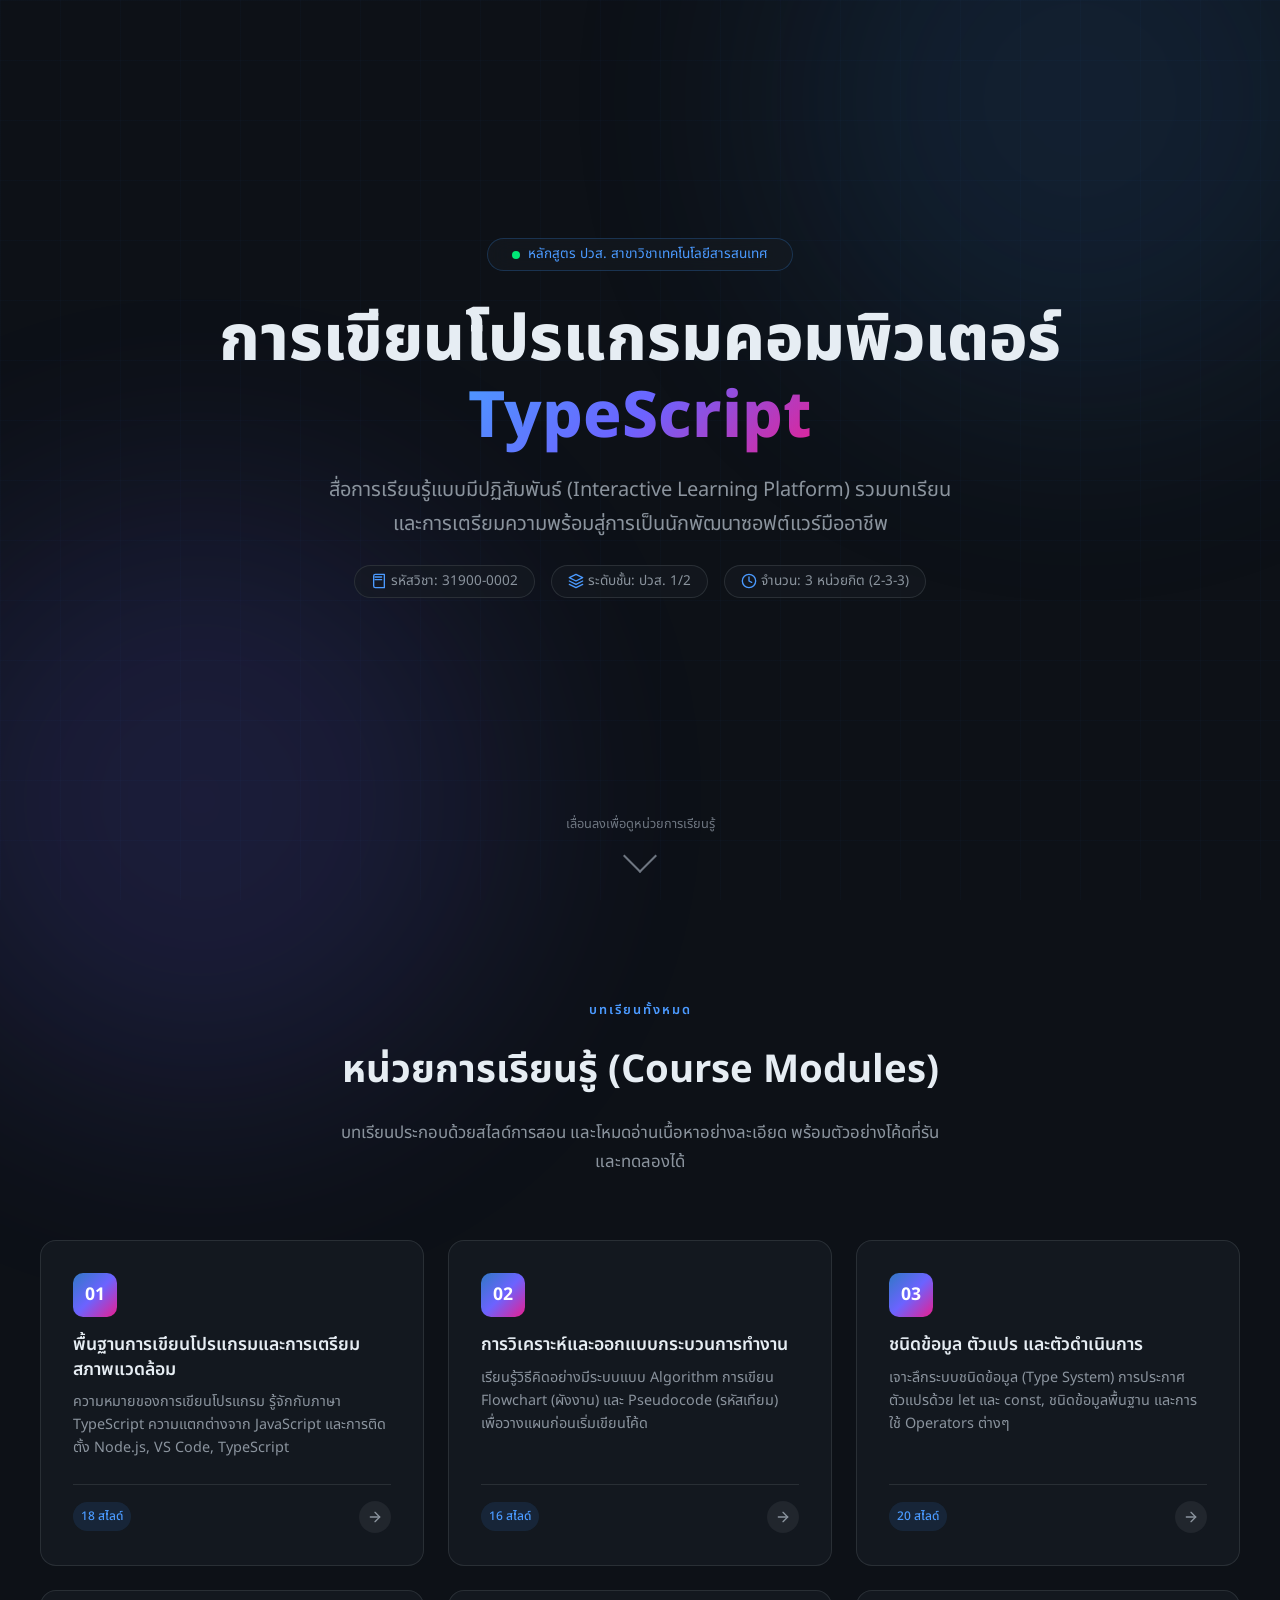
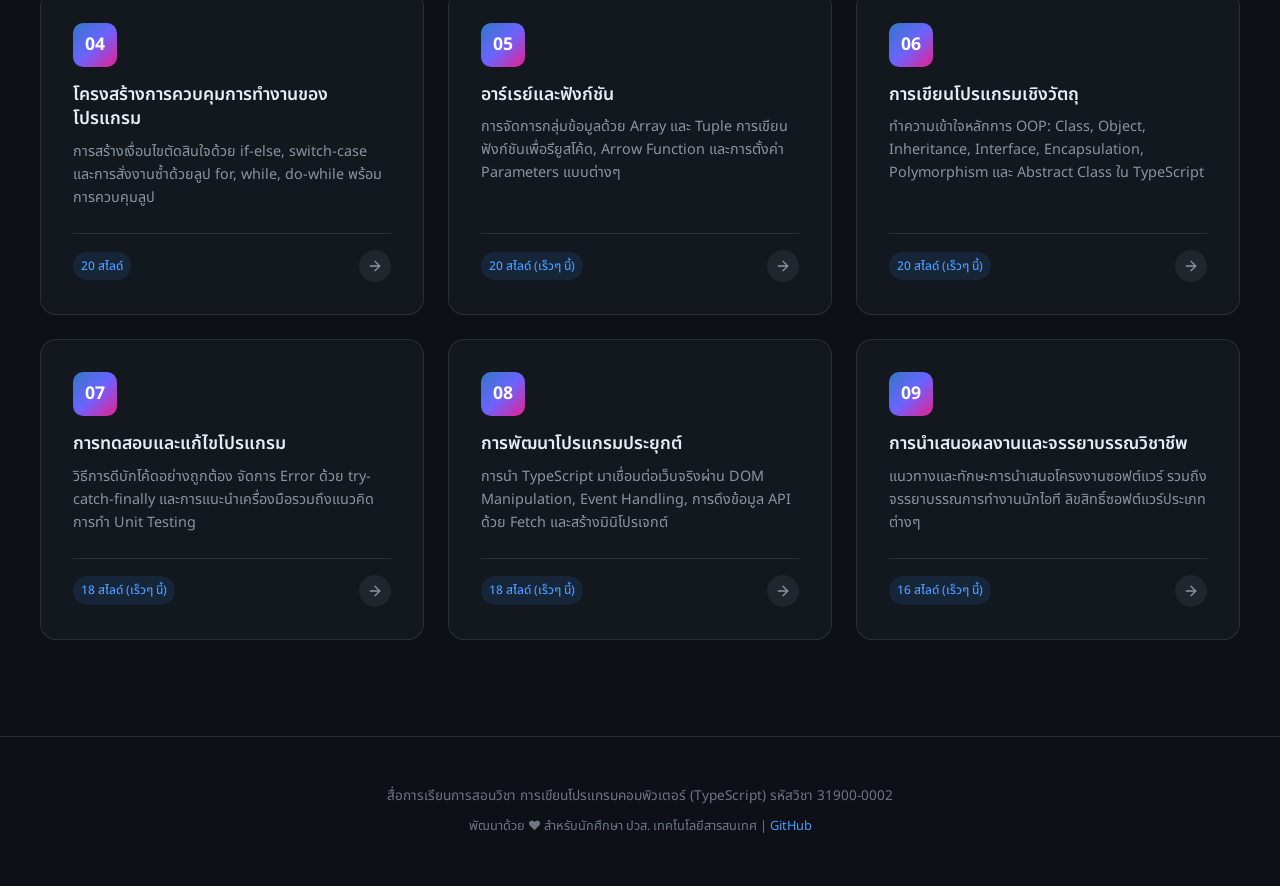
==== index.html @ 657e0307 "Initial commit of TypeScript Learning Platform" ====
<!DOCTYPE html>
<html lang="th">
<head>
  <meta charset="UTF-8">
  <meta name="viewport" content="width=device-width, initial-scale=1.0">
  <title>การเขียนโปรแกรมคอมพิวเตอร์ (TypeScript) - รหัสวิชา 31900-0002</title>
  <meta name="description" content="สื่อการเรียนการสอนรายวิชา การเขียนโปรแกรมคอมพิวเตอร์ (TypeScript) รหัสวิชา 31900-0002 หลักสูตร ปวส. สาขาวิชาเทคโนโลยีสารสนเทศ">
  <!-- CSS Stylesheets -->
  <link rel="stylesheet" href="css/style.css">
</head>
<body>
  <!-- Background Decorative Effects -->
  <div class="bg-grid"></div>
  <div class="bg-glow bg-glow--blue"></div>
  <div class="bg-glow bg-glow--purple"></div>

  <!-- Hero Section -->
  <header class="hero">
    <div class="hero__badge">
      <span class="hero__badge-dot"></span>
      <span>หลักสูตร ปวส. สาขาวิชาเทคโนโลยีสารสนเทศ</span>
    </div>
    <h1 class="hero__title">
      การเขียนโปรแกรมคอมพิวเตอร์<br>
      <span class="gradient-text">TypeScript</span>
    </h1>
    <p class="hero__subtitle">
      สื่อการเรียนรู้แบบมีปฏิสัมพันธ์ (Interactive Learning Platform) รวมบทเรียนและการเตรียมความพร้อมสู่การเป็นนักพัฒนาซอฟต์แวร์มืออาชีพ
    </p>
    <div class="hero__meta">
      <div class="hero__meta-item">
        <svg xmlns="http://www.w3.org/2000/svg" viewBox="0 0 24 24" fill="none" stroke="currentColor" stroke-width="2" stroke-linecap="round" stroke-linejoin="round"><path d="M4 19.5v-15A2.5 2.5 0 0 1 6.5 2H20v20H6.5a2.5 2.5 0 0 1-2.5-2.5Z"/><path d="M6 6h10M6 10h10"/></svg>
        <span>รหัสวิชา: 31900-0002</span>
      </div>
      <div class="hero__meta-item">
        <svg xmlns="http://www.w3.org/2000/svg" viewBox="0 0 24 24" fill="none" stroke="currentColor" stroke-width="2" stroke-linecap="round" stroke-linejoin="round"><path d="M12 2L2 7l10 5 10-5-10-5zM2 17l10 5 10-5M2 12l10 5 10-5"/></svg>
        <span>ระดับชั้น: ปวส. 1/2</span>
      </div>
      <div class="hero__meta-item">
        <svg xmlns="http://www.w3.org/2000/svg" viewBox="0 0 24 24" fill="none" stroke="currentColor" stroke-width="2" stroke-linecap="round" stroke-linejoin="round"><circle cx="12" cy="12" r="10"/><path d="M12 6v6l4 2"/></svg>
        <span>จำนวน: 3 หน่วยกิต (2-3-3)</span>
      </div>
    </div>
    <div class="hero__scroll-hint">
      <span>เลื่อนลงเพื่อดูหน่วยการเรียนรู้</span>
      <div class="hero__scroll-arrow"></div>
    </div>
  </header>

  <!-- Main Content - Units Section -->
  <main class="section">
    <div class="section__header">
      <span class="section__label">บทเรียนทั้งหมด</span>
      <h2 class="section__title">หน่วยการเรียนรู้ (Course Modules)</h2>
      <p class="section__desc">บทเรียนประกอบด้วยสไลด์การสอน และโหมดอ่านเนื้อหาอย่างละเอียด พร้อมตัวอย่างโค้ดที่รันและทดลองได้</p>
    </div>

    <div class="units-grid">
      <!-- Unit 1 -->
      <a href="unit.html?unit=1" class="unit-card">
        <div class="unit-card__number">01</div>
        <h3 class="unit-card__title">พื้นฐานการเขียนโปรแกรมและการเตรียมสภาพแวดล้อม</h3>
        <p class="unit-card__desc">ความหมายของการเขียนโปรแกรม รู้จักกับภาษา TypeScript ความแตกต่างจาก JavaScript และการติดตั้ง Node.js, VS Code, TypeScript</p>
        <div class="unit-card__footer">
          <span class="unit-card__tag">18 สไลด์</span>
          <div class="unit-card__arrow">
            <svg width="16" height="16" viewBox="0 0 24 24" fill="none" stroke="currentColor" stroke-width="2" stroke-linecap="round" stroke-linejoin="round"><line x1="5" y1="12" x2="19" y2="12"></line><polyline points="12 5 19 12 12 19"></polyline></svg>
          </div>
        </div>
      </a>

      <!-- Unit 2 -->
      <a href="unit.html?unit=2" class="unit-card">
        <div class="unit-card__number">02</div>
        <h3 class="unit-card__title">การวิเคราะห์และออกแบบกระบวนการทำงาน</h3>
        <p class="unit-card__desc">เรียนรู้วิธีคิดอย่างมีระบบแบบ Algorithm การเขียน Flowchart (ผังงาน) และ Pseudocode (รหัสเทียม) เพื่อวางแผนก่อนเริ่มเขียนโค้ด</p>
        <div class="unit-card__footer">
          <span class="unit-card__tag">16 สไลด์</span>
          <div class="unit-card__arrow">
            <svg width="16" height="16" viewBox="0 0 24 24" fill="none" stroke="currentColor" stroke-width="2" stroke-linecap="round" stroke-linejoin="round"><line x1="5" y1="12" x2="19" y2="12"></line><polyline points="12 5 19 12 12 19"></polyline></svg>
          </div>
        </div>
      </a>

      <!-- Unit 3 -->
      <a href="unit.html?unit=3" class="unit-card">
        <div class="unit-card__number">03</div>
        <h3 class="unit-card__title">ชนิดข้อมูล ตัวแปร และตัวดำเนินการ</h3>
        <p class="unit-card__desc">เจาะลึกระบบชนิดข้อมูล (Type System) การประกาศตัวแปรด้วย let และ const, ชนิดข้อมูลพื้นฐาน และการใช้ Operators ต่างๆ</p>
        <div class="unit-card__footer">
          <span class="unit-card__tag">20 สไลด์</span>
          <div class="unit-card__arrow">
            <svg width="16" height="16" viewBox="0 0 24 24" fill="none" stroke="currentColor" stroke-width="2" stroke-linecap="round" stroke-linejoin="round"><line x1="5" y1="12" x2="19" y2="12"></line><polyline points="12 5 19 12 12 19"></polyline></svg>
          </div>
        </div>
      </a>

      <!-- Unit 4 -->
      <a href="unit.html?unit=4" class="unit-card">
        <div class="unit-card__number">04</div>
        <h3 class="unit-card__title">โครงสร้างการควบคุมการทำงานของโปรแกรม</h3>
        <p class="unit-card__desc">การสร้างเงื่อนไขตัดสินใจด้วย if-else, switch-case และการสั่งงานซ้ำด้วยลูป for, while, do-while พร้อมการควบคุมลูป</p>
        <div class="unit-card__footer">
          <span class="unit-card__tag">20 สไลด์</span>
          <div class="unit-card__arrow">
            <svg width="16" height="16" viewBox="0 0 24 24" fill="none" stroke="currentColor" stroke-width="2" stroke-linecap="round" stroke-linejoin="round"><line x1="5" y1="12" x2="19" y2="12"></line><polyline points="12 5 19 12 12 19"></polyline></svg>
          </div>
        </div>
      </a>

      <!-- Unit 5 -->
      <a href="unit.html?unit=5" class="unit-card">
        <div class="unit-card__number">05</div>
        <h3 class="unit-card__title">อาร์เรย์และฟังก์ชัน</h3>
        <p class="unit-card__desc">การจัดการกลุ่มข้อมูลด้วย Array และ Tuple การเขียนฟังก์ชันเพื่อรียูสโค้ด, Arrow Function และการตั้งค่า Parameters แบบต่างๆ</p>
        <div class="unit-card__footer">
          <span class="unit-card__tag">20 สไลด์ (เร็วๆ นี้)</span>
          <div class="unit-card__arrow">
            <svg width="16" height="16" viewBox="0 0 24 24" fill="none" stroke="currentColor" stroke-width="2" stroke-linecap="round" stroke-linejoin="round"><line x1="5" y1="12" x2="19" y2="12"></line><polyline points="12 5 19 12 12 19"></polyline></svg>
          </div>
        </div>
      </a>

      <!-- Unit 6 -->
      <a href="unit.html?unit=6" class="unit-card">
        <div class="unit-card__number">06</div>
        <h3 class="unit-card__title">การเขียนโปรแกรมเชิงวัตถุ</h3>
        <p class="unit-card__desc">ทำความเข้าใจหลักการ OOP: Class, Object, Inheritance, Interface, Encapsulation, Polymorphism และ Abstract Class ใน TypeScript</p>
        <div class="unit-card__footer">
          <span class="unit-card__tag">20 สไลด์ (เร็วๆ นี้)</span>
          <div class="unit-card__arrow">
            <svg width="16" height="16" viewBox="0 0 24 24" fill="none" stroke="currentColor" stroke-width="2" stroke-linecap="round" stroke-linejoin="round"><line x1="5" y1="12" x2="19" y2="12"></line><polyline points="12 5 19 12 12 19"></polyline></svg>
          </div>
        </div>
      </a>

      <!-- Unit 7 -->
      <a href="unit.html?unit=7" class="unit-card">
        <div class="unit-card__number">07</div>
        <h3 class="unit-card__title">การทดสอบและแก้ไขโปรแกรม</h3>
        <p class="unit-card__desc">วิธีการดีบักโค้ดอย่างถูกต้อง จัดการ Error ด้วย try-catch-finally และการแนะนำเครื่องมือรวมถึงแนวคิดการทำ Unit Testing</p>
        <div class="unit-card__footer">
          <span class="unit-card__tag">18 สไลด์ (เร็วๆ นี้)</span>
          <div class="unit-card__arrow">
            <svg width="16" height="16" viewBox="0 0 24 24" fill="none" stroke="currentColor" stroke-width="2" stroke-linecap="round" stroke-linejoin="round"><line x1="5" y1="12" x2="19" y2="12"></line><polyline points="12 5 19 12 12 19"></polyline></svg>
          </div>
        </div>
      </a>

      <!-- Unit 8 -->
      <a href="unit.html?unit=8" class="unit-card">
        <div class="unit-card__number">08</div>
        <h3 class="unit-card__title">การพัฒนาโปรแกรมประยุกต์</h3>
        <p class="unit-card__desc">การนำ TypeScript มาเชื่อมต่อเว็บจริงผ่าน DOM Manipulation, Event Handling, การดึงข้อมูล API ด้วย Fetch และสร้างมินิโปรเจกต์</p>
        <div class="unit-card__footer">
          <span class="unit-card__tag">18 สไลด์ (เร็วๆ นี้)</span>
          <div class="unit-card__arrow">
            <svg width="16" height="16" viewBox="0 0 24 24" fill="none" stroke="currentColor" stroke-width="2" stroke-linecap="round" stroke-linejoin="round"><line x1="5" y1="12" x2="19" y2="12"></line><polyline points="12 5 19 12 12 19"></polyline></svg>
          </div>
        </div>
      </a>

      <!-- Unit 9 -->
      <a href="unit.html?unit=9" class="unit-card">
        <div class="unit-card__number">09</div>
        <h3 class="unit-card__title">การนำเสนอผลงานและจรรยาบรรณวิชาชีพ</h3>
        <p class="unit-card__desc">แนวทางและทักษะการนำเสนอโครงงานซอฟต์แวร์ รวมถึงจรรยาบรรณการทำงานนักไอที ลิขสิทธิ์ซอฟต์แวร์ประเภทต่างๆ</p>
        <div class="unit-card__footer">
          <span class="unit-card__tag">16 สไลด์ (เร็วๆ นี้)</span>
          <div class="unit-card__arrow">
            <svg width="16" height="16" viewBox="0 0 24 24" fill="none" stroke="currentColor" stroke-width="2" stroke-linecap="round" stroke-linejoin="round"><line x1="5" y1="12" x2="19" y2="12"></line><polyline points="12 5 19 12 12 19"></polyline></svg>
          </div>
        </div>
      </a>
    </div>
  </main>

  <!-- Footer -->
  <footer class="footer">
    <p>สื่อการเรียนการสอนวิชา การเขียนโปรแกรมคอมพิวเตอร์ (TypeScript) รหัสวิชา 31900-0002</p>
    <p style="margin-top: 0.5rem; font-size: 0.8rem; color: var(--text-muted);">
      พัฒนาด้วย ❤️ สำหรับนักศึกษา ปวส. เทคโนโลยีสารสนเทศ | 
      <a href="https://github.com" target="_blank" rel="noopener">GitHub</a>
    </p>
  </footer>
</body>
</html>
---- css/style.css ----
/* ============================================
   Design System — TypeScript Learning Platform
   วิชาการเขียนโปรแกรมคอมพิวเตอร์ (TypeScript)
   รหัสวิชา 31900-0002
   ============================================ */

/* ---------- Google Fonts ---------- */
@import url('https://fonts.googleapis.com/css2?family=Inter:wght@300;400;500;600;700;800;900&family=Fira+Code:wght@400;500;600&family=Noto+Sans+Thai:wght@300;400;500;600;700;800&display=swap');

/* ---------- CSS Custom Properties ---------- */
:root {
  /* Brand Colors */
  --ts-blue: #3178C6;
  --ts-blue-light: #4B9AFF;
  --ts-purple: #6C63FF;
  --ts-pink: #E91E90;
  --ts-cyan: #00D4FF;
  --ts-green: #00E676;
  --ts-orange: #FF9100;
  --ts-yellow: #FFD600;
  --ts-red: #FF5252;

  /* Gradient */
  --gradient-primary: linear-gradient(135deg, #3178C6 0%, #6C63FF 50%, #E91E90 100%);
  --gradient-hero: linear-gradient(135deg, #0d1117 0%, #161b22 30%, #1a1040 60%, #0d1117 100%);
  --gradient-card: linear-gradient(135deg, rgba(49, 120, 198, 0.08) 0%, rgba(108, 99, 255, 0.08) 100%);
  --gradient-glow: radial-gradient(ellipse at center, rgba(49, 120, 198, 0.15) 0%, transparent 70%);
  --gradient-text: linear-gradient(135deg, #4B9AFF, #6C63FF, #E91E90);

  /* Dark Theme */
  --bg-primary: #0d1117;
  --bg-secondary: #161b22;
  --bg-tertiary: #21262d;
  --bg-card: rgba(22, 27, 34, 0.8);
  --bg-glass: rgba(22, 27, 34, 0.6);

  /* Borders */
  --border-color: rgba(48, 54, 61, 0.8);
  --border-glow: rgba(49, 120, 198, 0.3);

  /* Text */
  --text-primary: #e6edf3;
  --text-secondary: #8b949e;
  --text-muted: #6e7681;
  --text-link: #58a6ff;

  /* Typography */
  --font-main: 'Noto Sans Thai', 'Inter', -apple-system, BlinkMacSystemFont, sans-serif;
  --font-code: 'Fira Code', 'Cascadia Code', 'Consolas', monospace;

  /* Spacing */
  --space-xs: 0.25rem;
  --space-sm: 0.5rem;
  --space-md: 1rem;
  --space-lg: 1.5rem;
  --space-xl: 2rem;
  --space-2xl: 3rem;
  --space-3xl: 4rem;
  --space-4xl: 6rem;

  /* Border Radius */
  --radius-sm: 6px;
  --radius-md: 10px;
  --radius-lg: 16px;
  --radius-xl: 24px;
  --radius-full: 9999px;

  /* Shadows */
  --shadow-sm: 0 1px 3px rgba(0, 0, 0, 0.3);
  --shadow-md: 0 4px 12px rgba(0, 0, 0, 0.4);
  --shadow-lg: 0 8px 30px rgba(0, 0, 0, 0.5);
  --shadow-glow: 0 0 20px rgba(49, 120, 198, 0.2);
  --shadow-glow-strong: 0 0 40px rgba(49, 120, 198, 0.3);

  /* Transitions */
  --transition-fast: 150ms ease;
  --transition-normal: 250ms ease;
  --transition-slow: 400ms cubic-bezier(0.4, 0, 0.2, 1);

  /* Z-Index */
  --z-sidebar: 100;
  --z-topbar: 200;
  --z-modal: 300;
  --z-tooltip: 400;
}

/* ---------- Reset & Base ---------- */
*,
*::before,
*::after {
  margin: 0;
  padding: 0;
  box-sizing: border-box;
}

html {
  font-size: 16px;
  scroll-behavior: smooth;
  -webkit-font-smoothing: antialiased;
  -moz-osx-font-smoothing: grayscale;
}

body {
  font-family: var(--font-main);
  background-color: var(--bg-primary);
  color: var(--text-primary);
  line-height: 1.7;
  min-height: 100vh;
  overflow-x: hidden;
}

a {
  color: var(--text-link);
  text-decoration: none;
  transition: color var(--transition-fast);
}

a:hover {
  color: var(--ts-blue-light);
}

img {
  max-width: 100%;
  height: auto;
}

/* ---------- Scrollbar ---------- */
::-webkit-scrollbar {
  width: 8px;
  height: 8px;
}

::-webkit-scrollbar-track {
  background: var(--bg-primary);
}

::-webkit-scrollbar-thumb {
  background: var(--bg-tertiary);
  border-radius: var(--radius-full);
}

::-webkit-scrollbar-thumb:hover {
  background: var(--ts-blue);
}

/* ============================================
   LANDING PAGE (index.html)
   ============================================ */

/* ---------- Background Effects ---------- */
.bg-grid {
  position: fixed;
  inset: 0;
  background-image:
    linear-gradient(rgba(49, 120, 198, 0.03) 1px, transparent 1px),
    linear-gradient(90deg, rgba(49, 120, 198, 0.03) 1px, transparent 1px);
  background-size: 60px 60px;
  pointer-events: none;
  z-index: 0;
}

.bg-glow {
  position: fixed;
  width: 600px;
  height: 600px;
  border-radius: 50%;
  filter: blur(120px);
  opacity: 0.15;
  pointer-events: none;
  z-index: 0;
}

.bg-glow--blue {
  background: var(--ts-blue);
  top: -200px;
  right: -100px;
}

.bg-glow--purple {
  background: var(--ts-purple);
  bottom: -200px;
  left: -100px;
}

/* ---------- Hero Section ---------- */
.hero {
  position: relative;
  min-height: 100vh;
  display: flex;
  flex-direction: column;
  align-items: center;
  justify-content: center;
  text-align: center;
  padding: var(--space-xl);
  overflow: hidden;
}

.hero__badge {
  display: inline-flex;
  align-items: center;
  gap: var(--space-sm);
  padding: var(--space-xs) var(--space-lg);
  border-radius: var(--radius-full);
  border: 1px solid var(--border-glow);
  background: var(--bg-glass);
  backdrop-filter: blur(12px);
  font-size: 0.85rem;
  color: var(--ts-blue-light);
  margin-bottom: var(--space-xl);
  animation: fadeInDown 0.6s ease forwards;
}

.hero__badge-dot {
  width: 8px;
  height: 8px;
  border-radius: 50%;
  background: var(--ts-green);
  animation: pulse-dot 2s ease-in-out infinite;
}

.hero__title {
  font-size: clamp(2.2rem, 5vw, 4rem);
  font-weight: 800;
  line-height: 1.2;
  margin-bottom: var(--space-md);
  animation: fadeInUp 0.6s ease 0.1s forwards;
  opacity: 0;
}

.hero__title .gradient-text {
  background: var(--gradient-text);
  -webkit-background-clip: text;
  -webkit-text-fill-color: transparent;
  background-clip: text;
}

.hero__subtitle {
  font-size: clamp(1rem, 2vw, 1.25rem);
  color: var(--text-secondary);
  max-width: 650px;
  margin-bottom: var(--space-lg);
  animation: fadeInUp 0.6s ease 0.2s forwards;
  opacity: 0;
}

.hero__meta {
  display: flex;
  flex-wrap: wrap;
  gap: var(--space-md);
  justify-content: center;
  margin-bottom: var(--space-3xl);
  animation: fadeInUp 0.6s ease 0.3s forwards;
  opacity: 0;
}

.hero__meta-item {
  display: flex;
  align-items: center;
  gap: var(--space-xs);
  padding: var(--space-xs) var(--space-md);
  border-radius: var(--radius-full);
  background: var(--bg-glass);
  border: 1px solid var(--border-color);
  font-size: 0.85rem;
  color: var(--text-secondary);
  backdrop-filter: blur(8px);
}

.hero__meta-item svg {
  width: 16px;
  height: 16px;
  color: var(--ts-blue-light);
}

.hero__scroll-hint {
  position: absolute;
  bottom: 2rem;
  animation: bounce 2s ease-in-out infinite;
  color: var(--text-muted);
  font-size: 0.8rem;
  display: flex;
  flex-direction: column;
  align-items: center;
  gap: var(--space-sm);
}

.hero__scroll-arrow {
  width: 24px;
  height: 24px;
  border-right: 2px solid var(--text-muted);
  border-bottom: 2px solid var(--text-muted);
  transform: rotate(45deg);
}

/* ---------- Section Layout ---------- */
.section {
  position: relative;
  padding: var(--space-4xl) var(--space-xl);
  z-index: 1;
}

.section__header {
  text-align: center;
  margin-bottom: var(--space-3xl);
}

.section__label {
  display: inline-block;
  font-size: 0.8rem;
  font-weight: 600;
  text-transform: uppercase;
  letter-spacing: 2px;
  color: var(--ts-blue-light);
  margin-bottom: var(--space-md);
}

.section__title {
  font-size: clamp(1.6rem, 3vw, 2.5rem);
  font-weight: 700;
  margin-bottom: var(--space-md);
}

.section__desc {
  font-size: 1.05rem;
  color: var(--text-secondary);
  max-width: 600px;
  margin: 0 auto;
}

/* ---------- Units Grid ---------- */
.units-grid {
  display: grid;
  grid-template-columns: repeat(auto-fill, minmax(340px, 1fr));
  gap: var(--space-lg);
  max-width: 1200px;
  margin: 0 auto;
}

.unit-card {
  position: relative;
  background: var(--bg-card);
  border: 1px solid var(--border-color);
  border-radius: var(--radius-lg);
  padding: var(--space-xl);
  cursor: pointer;
  transition: all var(--transition-slow);
  overflow: hidden;
  text-decoration: none;
  color: inherit;
  display: flex;
  flex-direction: column;
  backdrop-filter: blur(12px);
}

.unit-card::before {
  content: '';
  position: absolute;
  inset: 0;
  background: var(--gradient-card);
  opacity: 0;
  transition: opacity var(--transition-slow);
}

.unit-card::after {
  content: '';
  position: absolute;
  top: 0;
  left: 0;
  right: 0;
  height: 2px;
  background: var(--gradient-primary);
  transform: scaleX(0);
  transform-origin: left;
  transition: transform var(--transition-slow);
}

.unit-card:hover {
  border-color: var(--border-glow);
  transform: translateY(-4px);
  box-shadow: var(--shadow-glow);
}

.unit-card:hover::before {
  opacity: 1;
}

.unit-card:hover::after {
  transform: scaleX(1);
}

.unit-card__number {
  position: relative;
  z-index: 1;
  display: inline-flex;
  align-items: center;
  justify-content: center;
  width: 44px;
  height: 44px;
  border-radius: var(--radius-md);
  background: var(--gradient-primary);
  font-size: 1.1rem;
  font-weight: 700;
  color: #fff;
  margin-bottom: var(--space-md);
  flex-shrink: 0;
}

.unit-card__title {
  position: relative;
  z-index: 1;
  font-size: 1.1rem;
  font-weight: 600;
  margin-bottom: var(--space-sm);
  line-height: 1.4;
}

.unit-card__desc {
  position: relative;
  z-index: 1;
  font-size: 0.9rem;
  color: var(--text-secondary);
  line-height: 1.6;
  flex-grow: 1;
}

.unit-card__footer {
  position: relative;
  z-index: 1;
  display: flex;
  align-items: center;
  justify-content: space-between;
  margin-top: var(--space-lg);
  padding-top: var(--space-md);
  border-top: 1px solid var(--border-color);
}

.unit-card__tag {
  font-size: 0.75rem;
  padding: var(--space-xs) var(--space-sm);
  border-radius: var(--radius-full);
  background: rgba(49, 120, 198, 0.15);
  color: var(--ts-blue-light);
  font-weight: 500;
}

.unit-card__arrow {
  width: 32px;
  height: 32px;
  display: flex;
  align-items: center;
  justify-content: center;
  border-radius: 50%;
  background: var(--bg-tertiary);
  color: var(--text-secondary);
  transition: all var(--transition-fast);
}

.unit-card:hover .unit-card__arrow {
  background: var(--ts-blue);
  color: #fff;
  transform: translateX(4px);
}

/* ---------- Footer ---------- */
.footer {
  text-align: center;
  padding: var(--space-2xl) var(--space-xl);
  border-top: 1px solid var(--border-color);
  color: var(--text-muted);
  font-size: 0.85rem;
}

.footer a {
  color: var(--ts-blue-light);
}

/* ============================================
   UNIT PAGE (unit.html)
   ============================================ */

/* ---------- Top Bar ---------- */
.topbar {
  position: fixed;
  top: 0;
  left: 0;
  right: 0;
  height: 56px;
  display: flex;
  align-items: center;
  justify-content: space-between;
  padding: 0 var(--space-lg);
  background: rgba(13, 17, 23, 0.85);
  backdrop-filter: blur(16px);
  border-bottom: 1px solid var(--border-color);
  z-index: var(--z-topbar);
}

.topbar__left {
  display: flex;
  align-items: center;
  gap: var(--space-md);
}

.topbar__back {
  display: flex;
  align-items: center;
  justify-content: center;
  width: 36px;
  height: 36px;
  border-radius: var(--radius-sm);
  background: transparent;
  border: 1px solid var(--border-color);
  color: var(--text-secondary);
  cursor: pointer;
  transition: all var(--transition-fast);
  text-decoration: none;
}

.topbar__back:hover {
  border-color: var(--ts-blue);
  color: var(--ts-blue-light);
  background: rgba(49, 120, 198, 0.1);
}

.topbar__info {
  display: flex;
  flex-direction: column;
}

.topbar__unit-label {
  font-size: 0.7rem;
  color: var(--ts-blue-light);
  font-weight: 600;
  text-transform: uppercase;
  letter-spacing: 1px;
}

.topbar__unit-title {
  font-size: 0.85rem;
  font-weight: 500;
  color: var(--text-primary);
  white-space: nowrap;
  overflow: hidden;
  text-overflow: ellipsis;
  max-width: 400px;
}

.topbar__center {
  display: flex;
  align-items: center;
  gap: var(--space-md);
}

.topbar__slide-counter {
  font-size: 0.8rem;
  color: var(--text-secondary);
  font-family: var(--font-code);
  min-width: 60px;
  text-align: center;
}

.topbar__right {
  display: flex;
  align-items: center;
  gap: var(--space-sm);
}

/* ---------- Mode Toggle ---------- */
.mode-toggle {
  display: flex;
  align-items: center;
  background: var(--bg-tertiary);
  border-radius: var(--radius-full);
  padding: 3px;
  border: 1px solid var(--border-color);
}

.mode-toggle__btn {
  padding: 6px 14px;
  border-radius: var(--radius-full);
  border: none;
  background: transparent;
  color: var(--text-secondary);
  font-size: 0.78rem;
  font-family: var(--font-main);
  font-weight: 500;
  cursor: pointer;
  transition: all var(--transition-fast);
  display: flex;
  align-items: center;
  gap: 6px;
}

.mode-toggle__btn.active {
  background: var(--ts-blue);
  color: #fff;
  box-shadow: 0 2px 8px rgba(49, 120, 198, 0.4);
}

.mode-toggle__btn svg {
  width: 14px;
  height: 14px;
}

/* ---------- Icon Buttons ---------- */
.icon-btn {
  display: flex;
  align-items: center;
  justify-content: center;
  width: 36px;
  height: 36px;
  border-radius: var(--radius-sm);
  border: 1px solid var(--border-color);
  background: transparent;
  color: var(--text-secondary);
  cursor: pointer;
  transition: all var(--transition-fast);
}

.icon-btn:hover {
  border-color: var(--ts-blue);
  color: var(--ts-blue-light);
  background: rgba(49, 120, 198, 0.1);
}

.icon-btn svg {
  width: 18px;
  height: 18px;
}

/* ---------- Progress Bar ---------- */
.progress-bar {
  position: fixed;
  top: 56px;
  left: 0;
  right: 0;
  height: 3px;
  background: var(--bg-tertiary);
  z-index: var(--z-topbar);
}

.progress-bar__fill {
  height: 100%;
  background: var(--gradient-primary);
  border-radius: 0 var(--radius-full) var(--radius-full) 0;
  transition: width var(--transition-normal);
  box-shadow: 0 0 10px rgba(49, 120, 198, 0.5);
}

/* ============================================
   SLIDE MODE (Presentation)
   ============================================ */

.slide-container {
  position: fixed;
  top: 59px;
  left: 0;
  right: 0;
  bottom: 0;
  overflow: hidden;
}

.slide {
  position: absolute;
  inset: 0;
  display: flex;
  flex-direction: column;
  justify-content: center;
  padding: var(--space-3xl) var(--space-4xl);
  opacity: 0;
  transform: translateX(60px);
  transition: all 0.5s cubic-bezier(0.4, 0, 0.2, 1);
  pointer-events: none;
  overflow-y: auto;
}

.slide.active {
  opacity: 1;
  transform: translateX(0);
  pointer-events: auto;
}

.slide.exit-left {
  opacity: 0;
  transform: translateX(-60px);
}

.slide.exit-right {
  opacity: 0;
  transform: translateX(60px);
}

/* Slide types */
.slide--title {
  align-items: center;
  text-align: center;
  background: var(--gradient-hero);
}

.slide--content {
  align-items: flex-start;
  max-width: 1000px;
  margin: 0 auto;
  width: 100%;
}

.slide--code {
  align-items: flex-start;
  max-width: 1100px;
  margin: 0 auto;
  width: 100%;
}

.slide--split {
  flex-direction: row;
  gap: var(--space-2xl);
  align-items: flex-start;
  max-width: 1200px;
  margin: 0 auto;
  width: 100%;
}

.slide--split .slide__left,
.slide--split .slide__right {
  flex: 1;
}

/* Slide inner elements */
.slide__icon {
  font-size: 3rem;
  margin-bottom: var(--space-lg);
}

.slide__title {
  font-size: clamp(1.5rem, 3.5vw, 2.8rem);
  font-weight: 700;
  margin-bottom: var(--space-md);
  line-height: 1.3;
}

.slide--title .slide__title {
  font-size: clamp(2rem, 4vw, 3.5rem);
  font-weight: 800;
}

.slide__subtitle {
  font-size: clamp(1rem, 1.5vw, 1.3rem);
  color: var(--text-secondary);
  margin-bottom: var(--space-lg);
}

.slide__content {
  font-size: clamp(0.95rem, 1.2vw, 1.1rem);
  line-height: 1.8;
  color: var(--text-primary);
}

.slide__content ul,
.slide__content ol {
  padding-left: var(--space-lg);
  margin: var(--space-md) 0;
}

.slide__content li {
  margin-bottom: var(--space-sm);
  padding-left: var(--space-xs);
}

.slide__content li::marker {
  color: var(--ts-blue-light);
}

.slide__content strong {
  color: var(--ts-blue-light);
  font-weight: 600;
}

.slide__content em {
  color: var(--ts-purple);
}

/* ---------- Code Blocks in Slides ---------- */
.code-block {
  position: relative;
  margin: var(--space-lg) 0;
  border-radius: var(--radius-md);
  overflow: hidden;
  border: 1px solid var(--border-color);
  background: #0d1117;
}

.code-block__header {
  display: flex;
  align-items: center;
  justify-content: space-between;
  padding: var(--space-sm) var(--space-md);
  background: var(--bg-tertiary);
  border-bottom: 1px solid var(--border-color);
}

.code-block__dots {
  display: flex;
  gap: 6px;
}

.code-block__dot {
  width: 10px;
  height: 10px;
  border-radius: 50%;
}

.code-block__dot:nth-child(1) { background: #ff5f57; }
.code-block__dot:nth-child(2) { background: #febc2e; }
.code-block__dot:nth-child(3) { background: #28c840; }

.code-block__lang {
  font-size: 0.75rem;
  color: var(--text-muted);
  font-family: var(--font-code);
}

.code-block__copy {
  display: flex;
  align-items: center;
  gap: 4px;
  padding: 4px 10px;
  border: 1px solid var(--border-color);
  border-radius: var(--radius-sm);
  background: transparent;
  color: var(--text-muted);
  font-size: 0.7rem;
  font-family: var(--font-main);
  cursor: pointer;
  transition: all var(--transition-fast);
}

.code-block__copy:hover {
  border-color: var(--ts-blue);
  color: var(--ts-blue-light);
}

.code-block__copy.copied {
  border-color: var(--ts-green);
  color: var(--ts-green);
}

.code-block pre {
  padding: var(--space-lg);
  overflow-x: auto;
  font-family: var(--font-code);
  font-size: 0.9rem;
  line-height: 1.7;
  tab-size: 2;
}

.code-block code {
  font-family: var(--font-code);
}

/* Inline code */
.slide__content code:not([class*="language-"]),
.reading-content code:not([class*="language-"]) {
  padding: 2px 8px;
  border-radius: var(--radius-sm);
  background: rgba(49, 120, 198, 0.15);
  color: var(--ts-blue-light);
  font-family: var(--font-code);
  font-size: 0.88em;
  border: 1px solid rgba(49, 120, 198, 0.2);
}

/* ---------- Info/Tip/Warning Boxes ---------- */
.info-box {
  padding: var(--space-md) var(--space-lg);
  border-radius: var(--radius-md);
  margin: var(--space-md) 0;
  border-left: 4px solid;
  backdrop-filter: blur(8px);
}

.info-box--tip {
  background: rgba(0, 230, 118, 0.08);
  border-color: var(--ts-green);
}

.info-box--tip .info-box__title { color: var(--ts-green); }

.info-box--warning {
  background: rgba(255, 145, 0, 0.08);
  border-color: var(--ts-orange);
}

.info-box--warning .info-box__title { color: var(--ts-orange); }

.info-box--info {
  background: rgba(49, 120, 198, 0.08);
  border-color: var(--ts-blue-light);
}

.info-box--info .info-box__title { color: var(--ts-blue-light); }

.info-box--danger {
  background: rgba(255, 82, 82, 0.08);
  border-color: var(--ts-red);
}

.info-box--danger .info-box__title { color: var(--ts-red); }

.info-box__title {
  font-weight: 600;
  font-size: 0.9rem;
  margin-bottom: var(--space-xs);
  display: flex;
  align-items: center;
  gap: var(--space-sm);
}

.info-box__content {
  font-size: 0.9rem;
  color: var(--text-secondary);
  line-height: 1.6;
}

/* ---------- Comparison Table ---------- */
.comparison-table {
  width: 100%;
  border-collapse: separate;
  border-spacing: 0;
  margin: var(--space-lg) 0;
  border: 1px solid var(--border-color);
  border-radius: var(--radius-md);
  overflow: hidden;
}

.comparison-table th,
.comparison-table td {
  padding: var(--space-sm) var(--space-md);
  text-align: left;
  border-bottom: 1px solid var(--border-color);
  font-size: 0.9rem;
}

.comparison-table th {
  background: var(--bg-tertiary);
  color: var(--ts-blue-light);
  font-weight: 600;
  font-size: 0.85rem;
  text-transform: uppercase;
  letter-spacing: 0.5px;
}

.comparison-table tr:last-child td {
  border-bottom: none;
}

.comparison-table tr:hover td {
  background: rgba(49, 120, 198, 0.05);
}

/* ---------- Slide Navigation Buttons ---------- */
.slide-nav {
  position: fixed;
  bottom: var(--space-xl);
  left: 50%;
  transform: translateX(-50%);
  display: flex;
  align-items: center;
  gap: var(--space-md);
  padding: var(--space-sm) var(--space-md);
  background: rgba(13, 17, 23, 0.9);
  backdrop-filter: blur(16px);
  border-radius: var(--radius-full);
  border: 1px solid var(--border-color);
  z-index: var(--z-sidebar);
}

.slide-nav__btn {
  display: flex;
  align-items: center;
  justify-content: center;
  width: 40px;
  height: 40px;
  border-radius: 50%;
  border: 1px solid var(--border-color);
  background: transparent;
  color: var(--text-secondary);
  cursor: pointer;
  transition: all var(--transition-fast);
}

.slide-nav__btn:hover:not(:disabled) {
  border-color: var(--ts-blue);
  color: var(--ts-blue-light);
  background: rgba(49, 120, 198, 0.1);
}

.slide-nav__btn:disabled {
  opacity: 0.3;
  cursor: not-allowed;
}

.slide-nav__btn svg {
  width: 18px;
  height: 18px;
}

.slide-nav__counter {
  font-family: var(--font-code);
  font-size: 0.85rem;
  color: var(--text-secondary);
  min-width: 60px;
  text-align: center;
}

/* ============================================
   READING MODE
   ============================================ */

.reading-container {
  display: none;
  max-width: 860px;
  margin: 0 auto;
  padding: calc(56px + var(--space-3xl)) var(--space-xl) var(--space-3xl);
}

.reading-container.active {
  display: block;
}

.reading-header {
  margin-bottom: var(--space-3xl);
  padding-bottom: var(--space-xl);
  border-bottom: 1px solid var(--border-color);
}

.reading-header__unit {
  display: inline-flex;
  align-items: center;
  gap: var(--space-sm);
  padding: var(--space-xs) var(--space-md);
  border-radius: var(--radius-full);
  background: rgba(49, 120, 198, 0.15);
  color: var(--ts-blue-light);
  font-size: 0.8rem;
  font-weight: 600;
  margin-bottom: var(--space-md);
}

.reading-header__title {
  font-size: clamp(1.8rem, 3vw, 2.5rem);
  font-weight: 700;
  margin-bottom: var(--space-md);
  line-height: 1.3;
}

.reading-header__desc {
  font-size: 1.05rem;
  color: var(--text-secondary);
  line-height: 1.7;
}

/* Reading content sections */
.reading-section {
  margin-bottom: var(--space-3xl);
  padding-bottom: var(--space-2xl);
  border-bottom: 1px solid rgba(48, 54, 61, 0.5);
}

.reading-section:last-child {
  border-bottom: none;
}

.reading-section__title {
  font-size: 1.5rem;
  font-weight: 600;
  margin-bottom: var(--space-lg);
  color: var(--text-primary);
  display: flex;
  align-items: center;
  gap: var(--space-sm);
}

.reading-section__title::before {
  content: '';
  display: block;
  width: 4px;
  height: 1.2em;
  background: var(--gradient-primary);
  border-radius: var(--radius-full);
}

.reading-content {
  font-size: 1rem;
  line-height: 1.9;
  color: var(--text-primary);
}

.reading-content h3 {
  font-size: 1.15rem;
  font-weight: 600;
  margin: var(--space-xl) 0 var(--space-md);
  color: var(--ts-blue-light);
}

.reading-content p {
  margin-bottom: var(--space-md);
}

.reading-content ul,
.reading-content ol {
  padding-left: var(--space-xl);
  margin: var(--space-md) 0;
}

.reading-content li {
  margin-bottom: var(--space-sm);
  padding-left: var(--space-xs);
}

.reading-content li::marker {
  color: var(--ts-blue-light);
}

.reading-content strong {
  color: var(--ts-blue-light);
  font-weight: 600;
}

/* ---------- Table of Contents (Reading) ---------- */
.toc {
  position: fixed;
  right: var(--space-xl);
  top: 50%;
  transform: translateY(-50%);
  width: 200px;
  padding: var(--space-md);
  background: var(--bg-glass);
  backdrop-filter: blur(12px);
  border: 1px solid var(--border-color);
  border-radius: var(--radius-md);
  z-index: var(--z-sidebar);
}

.toc__title {
  font-size: 0.75rem;
  font-weight: 600;
  text-transform: uppercase;
  letter-spacing: 1px;
  color: var(--text-muted);
  margin-bottom: var(--space-md);
}

.toc__list {
  list-style: none;
}

.toc__item {
  margin-bottom: var(--space-xs);
}

.toc__link {
  display: block;
  padding: var(--space-xs) var(--space-sm);
  font-size: 0.8rem;
  color: var(--text-secondary);
  border-radius: var(--radius-sm);
  border-left: 2px solid transparent;
  transition: all var(--transition-fast);
}

.toc__link:hover,
.toc__link.active {
  color: var(--ts-blue-light);
  background: rgba(49, 120, 198, 0.08);
  border-left-color: var(--ts-blue);
}

/* ============================================
   SIDEBAR (Unit Navigation)
   ============================================ */
.sidebar {
  position: fixed;
  top: 0;
  left: 0;
  width: 320px;
  height: 100vh;
  background: rgba(13, 17, 23, 0.95);
  backdrop-filter: blur(20px);
  border-right: 1px solid var(--border-color);
  z-index: var(--z-modal);
  transform: translateX(-100%);
  transition: transform var(--transition-slow);
  overflow-y: auto;
  padding: var(--space-xl);
}

.sidebar.open {
  transform: translateX(0);
}

.sidebar-overlay {
  position: fixed;
  inset: 0;
  background: rgba(0, 0, 0, 0.5);
  z-index: calc(var(--z-modal) - 1);
  opacity: 0;
  pointer-events: none;
  transition: opacity var(--transition-normal);
}

.sidebar-overlay.open {
  opacity: 1;
  pointer-events: auto;
}

.sidebar__header {
  display: flex;
  align-items: center;
  justify-content: space-between;
  margin-bottom: var(--space-xl);
  padding-bottom: var(--space-md);
  border-bottom: 1px solid var(--border-color);
}

.sidebar__title {
  font-size: 0.95rem;
  font-weight: 600;
}

.sidebar__close {
  display: flex;
  align-items: center;
  justify-content: center;
  width: 32px;
  height: 32px;
  border-radius: var(--radius-sm);
  border: none;
  background: transparent;
  color: var(--text-secondary);
  cursor: pointer;
  transition: color var(--transition-fast);
}

.sidebar__close:hover {
  color: var(--text-primary);
}

.sidebar__unit-list {
  list-style: none;
}

.sidebar__unit-item {
  margin-bottom: var(--space-xs);
}

.sidebar__unit-link {
  display: flex;
  align-items: center;
  gap: var(--space-md);
  padding: var(--space-sm) var(--space-md);
  border-radius: var(--radius-md);
  color: var(--text-secondary);
  transition: all var(--transition-fast);
  text-decoration: none;
}

.sidebar__unit-link:hover,
.sidebar__unit-link.active {
  background: rgba(49, 120, 198, 0.1);
  color: var(--text-primary);
}

.sidebar__unit-link.active {
  border-left: 3px solid var(--ts-blue);
}

.sidebar__unit-num {
  display: flex;
  align-items: center;
  justify-content: center;
  width: 28px;
  height: 28px;
  border-radius: var(--radius-sm);
  background: var(--bg-tertiary);
  font-size: 0.8rem;
  font-weight: 600;
  flex-shrink: 0;
}

.sidebar__unit-link.active .sidebar__unit-num {
  background: var(--ts-blue);
  color: #fff;
}

.sidebar__unit-name {
  font-size: 0.85rem;
  line-height: 1.4;
}

/* ============================================
   FEATURE CARDS (Landing Page)
   ============================================ */
.features-grid {
  display: grid;
  grid-template-columns: repeat(auto-fill, minmax(260px, 1fr));
  gap: var(--space-lg);
  max-width: 1000px;
  margin: 0 auto;
}

.feature-card {
  padding: var(--space-xl);
  background: var(--bg-card);
  border: 1px solid var(--border-color);
  border-radius: var(--radius-lg);
  backdrop-filter: blur(12px);
  transition: all var(--transition-slow);
}

.feature-card:hover {
  border-color: var(--border-glow);
  transform: translateY(-2px);
}

.feature-card__icon {
  font-size: 2rem;
  margin-bottom: var(--space-md);
}

.feature-card__title {
  font-size: 1rem;
  font-weight: 600;
  margin-bottom: var(--space-sm);
}

.feature-card__desc {
  font-size: 0.85rem;
  color: var(--text-secondary);
  line-height: 1.6;
}

/* ============================================
   SYNTAX HIGHLIGHTING (Custom Theme)
   ============================================ */
.token.comment,
.token.prolog,
.token.doctype,
.token.cdata { color: #6a737d; }

.token.punctuation { color: #8b949e; }

.token.property,
.token.tag,
.token.boolean,
.token.number,
.token.constant,
.token.symbol { color: #79c0ff; }

.token.selector,
.token.attr-name,
.token.string,
.token.char,
.token.builtin { color: #a5d6ff; }

.token.operator,
.token.entity,
.token.url { color: #ff7b72; }

.token.atrule,
.token.attr-value,
.token.keyword { color: #ff7b72; }

.token.function,
.token.class-name { color: #d2a8ff; }

.token.regex,
.token.important,
.token.variable { color: #ffa657; }

.token.string { color: #a5d6ff; }

.token.keyword { color: #ff7b72; }

.token.type-annotation { color: #79c0ff; }

/* ============================================
   ANIMATIONS
   ============================================ */
@keyframes fadeInUp {
  from {
    opacity: 0;
    transform: translateY(20px);
  }
  to {
    opacity: 1;
    transform: translateY(0);
  }
}

@keyframes fadeInDown {
  from {
    opacity: 0;
    transform: translateY(-20px);
  }
  to {
    opacity: 1;
    transform: translateY(0);
  }
}

@keyframes bounce {
  0%, 100% { transform: translateY(0); }
  50% { transform: translateY(8px); }
}

@keyframes pulse-dot {
  0%, 100% { opacity: 1; box-shadow: 0 0 0 0 rgba(0, 230, 118, 0.4); }
  50% { opacity: 0.8; box-shadow: 0 0 0 6px rgba(0, 230, 118, 0); }
}

@keyframes shimmer {
  0% { background-position: -200% 0; }
  100% { background-position: 200% 0; }
}

@keyframes float {
  0%, 100% { transform: translateY(0); }
  50% { transform: translateY(-10px); }
}

.animate-fade-in {
  animation: fadeInUp 0.5s ease forwards;
  opacity: 0;
}

.animate-delay-1 { animation-delay: 0.1s; }
.animate-delay-2 { animation-delay: 0.2s; }
.animate-delay-3 { animation-delay: 0.3s; }
.animate-delay-4 { animation-delay: 0.4s; }
.animate-delay-5 { animation-delay: 0.5s; }
.animate-delay-6 { animation-delay: 0.6s; }
.animate-delay-7 { animation-delay: 0.7s; }
.animate-delay-8 { animation-delay: 0.8s; }
.animate-delay-9 { animation-delay: 0.9s; }

/* ============================================
   UTILITIES
   ============================================ */
.container {
  max-width: 1200px;
  margin: 0 auto;
  padding: 0 var(--space-xl);
}

.text-gradient {
  background: var(--gradient-text);
  -webkit-background-clip: text;
  -webkit-text-fill-color: transparent;
  background-clip: text;
}

.text-center { text-align: center; }
.text-muted { color: var(--text-secondary); }

.flex { display: flex; }
.flex-center { display: flex; align-items: center; justify-content: center; }
.flex-col { flex-direction: column; }
.gap-sm { gap: var(--space-sm); }
.gap-md { gap: var(--space-md); }
.gap-lg { gap: var(--space-lg); }

.mt-sm { margin-top: var(--space-sm); }
.mt-md { margin-top: var(--space-md); }
.mt-lg { margin-top: var(--space-lg); }
.mb-md { margin-bottom: var(--space-md); }
.mb-lg { margin-bottom: var(--space-lg); }

.hidden { display: none !important; }

/* Keyboard shortcut hint */
.kbd {
  display: inline-flex;
  align-items: center;
  justify-content: center;
  min-width: 24px;
  height: 24px;
  padding: 0 6px;
  border-radius: var(--radius-sm);
  background: var(--bg-tertiary);
  border: 1px solid var(--border-color);
  font-size: 0.72rem;
  font-family: var(--font-code);
  color: var(--text-muted);
  box-shadow: 0 1px 2px rgba(0, 0, 0, 0.2);
}

/* ============================================
   RESPONSIVE
   ============================================ */
@media (max-width: 1200px) {
  .toc {
    display: none;
  }
}

@media (max-width: 768px) {
  .hero__meta {
    flex-direction: column;
    align-items: center;
  }

  .units-grid {
    grid-template-columns: 1fr;
  }

  .slide {
    padding: var(--space-xl) var(--space-lg);
  }

  .slide--split {
    flex-direction: column;
  }

  .topbar__unit-title {
    max-width: 150px;
  }

  .mode-toggle__btn span.label-text {
    display: none;
  }

  .slide-nav {
    bottom: var(--space-md);
  }

  .features-grid {
    grid-template-columns: 1fr;
  }

  .reading-container {
    padding-left: var(--space-md);
    padding-right: var(--space-md);
  }
}

@media (max-width: 480px) {
  .topbar__info {
    display: none;
  }

  .hero__title {
    font-size: 1.8rem;
  }

  .slide__title {
    font-size: 1.3rem;
  }

  .code-block pre {
    font-size: 0.8rem;
  }
}

/* ---------- Fullscreen Mode ---------- */
.fullscreen .topbar,
.fullscreen .progress-bar {
  display: none;
}

.fullscreen .slide-container {
  top: 0;
}

.fullscreen .slide-nav {
  opacity: 0;
  transition: opacity var(--transition-normal);
}

.fullscreen:hover .slide-nav {
  opacity: 1;
}

/* ---------- Print Styles ---------- */
@media print {
  .topbar,
  .progress-bar,
  .slide-nav,
  .toc,
  .sidebar,
  .sidebar-overlay,
  .mode-toggle {
    display: none !important;
  }

  .slide-container,
  .reading-container {
    position: static;
  }

  .slide {
    position: static;
    opacity: 1;
    transform: none;
    page-break-after: always;
    padding: 2rem;
  }

  body {
    background: white;
    color: black;
  }
}
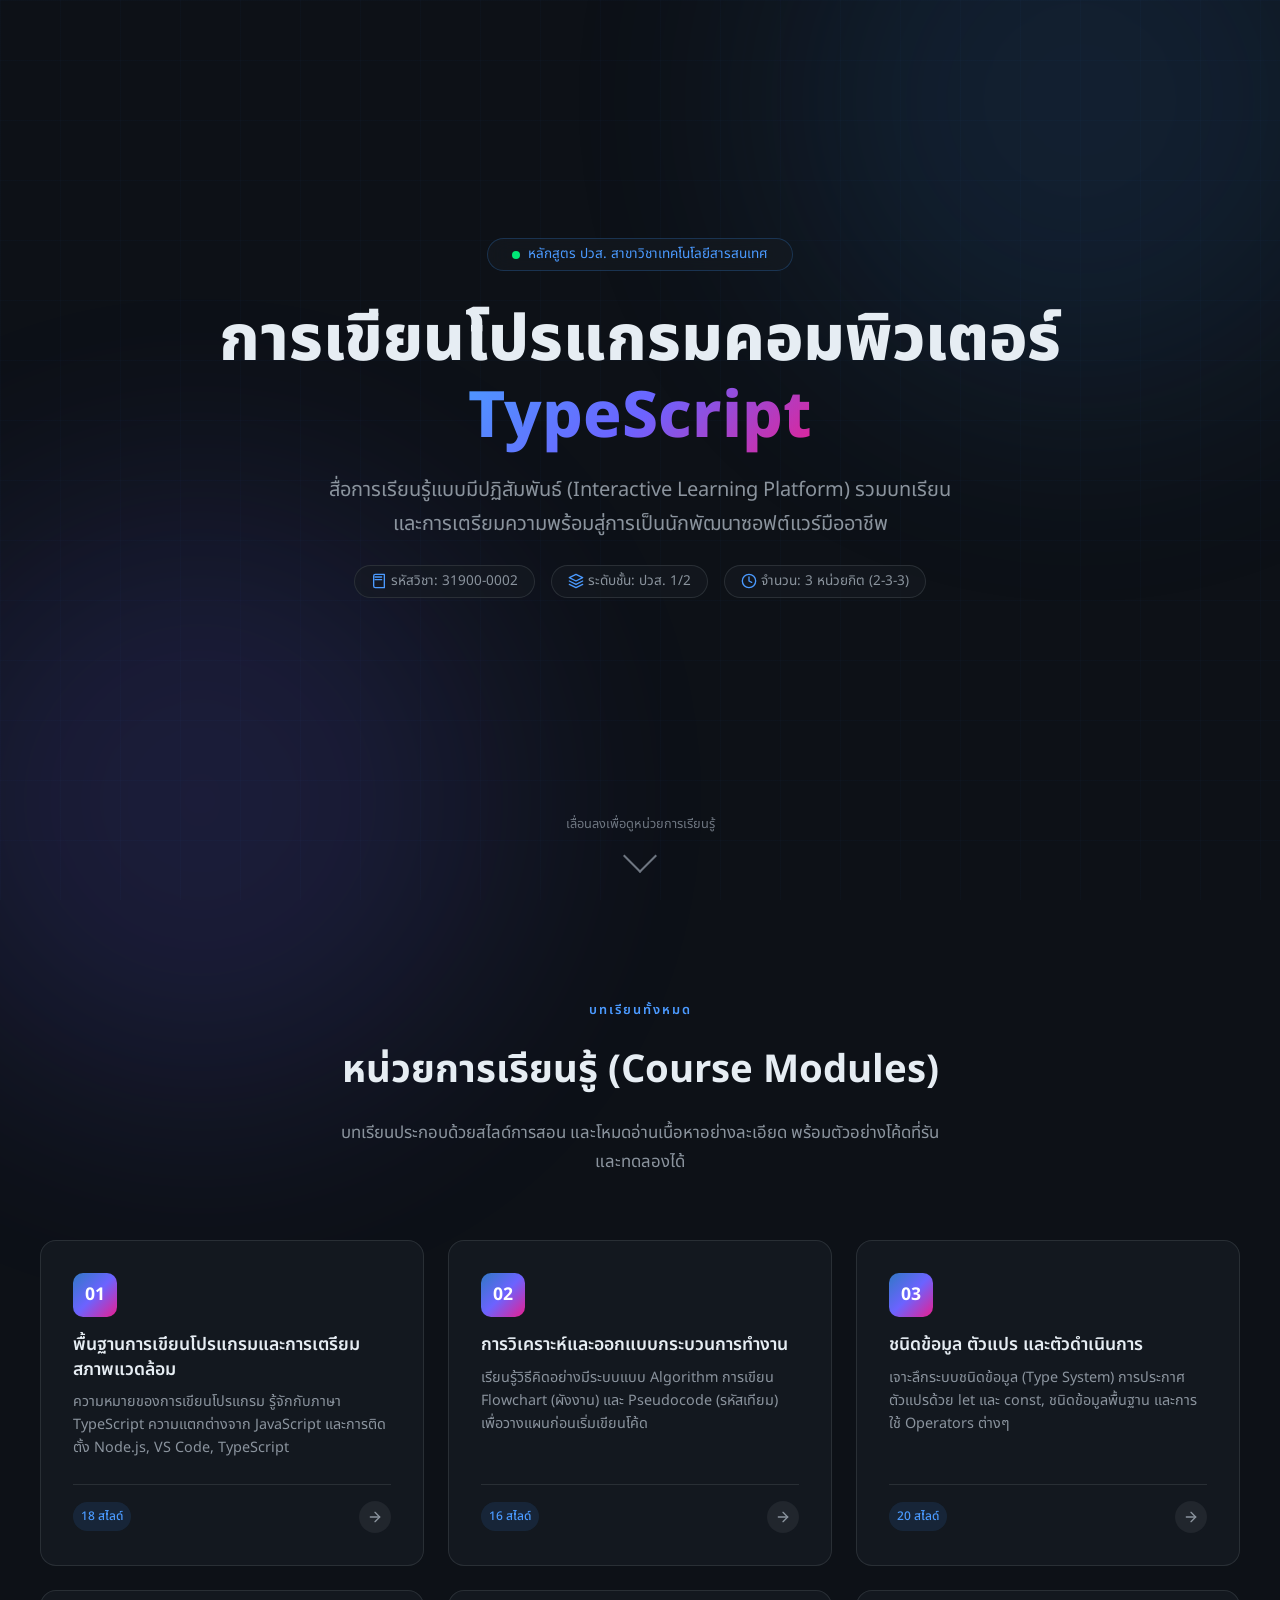
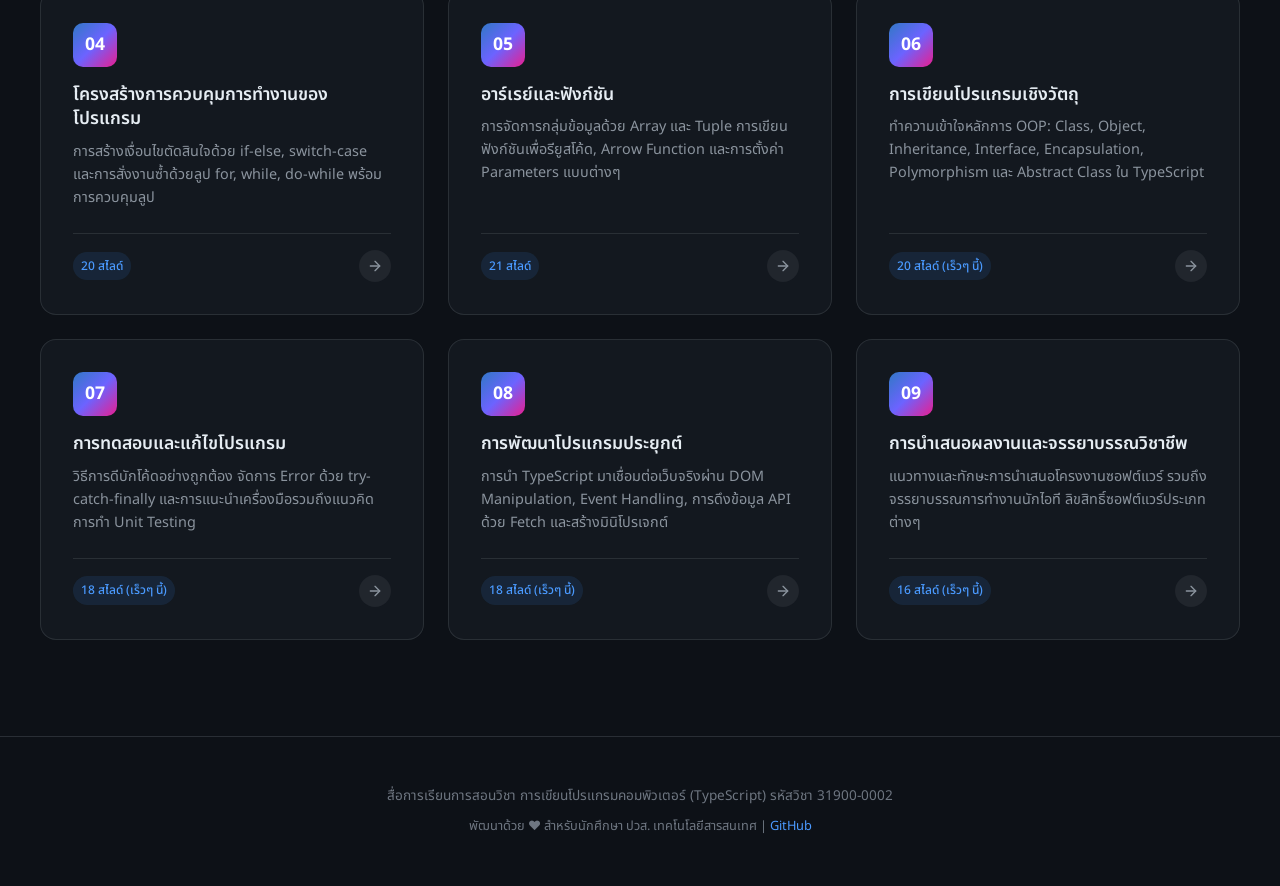
==== commit 5560d729: "Add Unit 5 content: Arrays and Functions" ====
--- a/index.html
+++ b/index.html
@@ -114,7 +114,7 @@
         <h3 class="unit-card__title">อาร์เรย์และฟังก์ชัน</h3>
         <p class="unit-card__desc">การจัดการกลุ่มข้อมูลด้วย Array และ Tuple การเขียนฟังก์ชันเพื่อรียูสโค้ด, Arrow Function และการตั้งค่า Parameters แบบต่างๆ</p>
         <div class="unit-card__footer">
-          <span class="unit-card__tag">20 สไลด์ (เร็วๆ นี้)</span>
+          <span class="unit-card__tag">21 สไลด์</span>
           <div class="unit-card__arrow">
             <svg width="16" height="16" viewBox="0 0 24 24" fill="none" stroke="currentColor" stroke-width="2" stroke-linecap="round" stroke-linejoin="round"><line x1="5" y1="12" x2="19" y2="12"></line><polyline points="12 5 19 12 12 19"></polyline></svg>
           </div>
